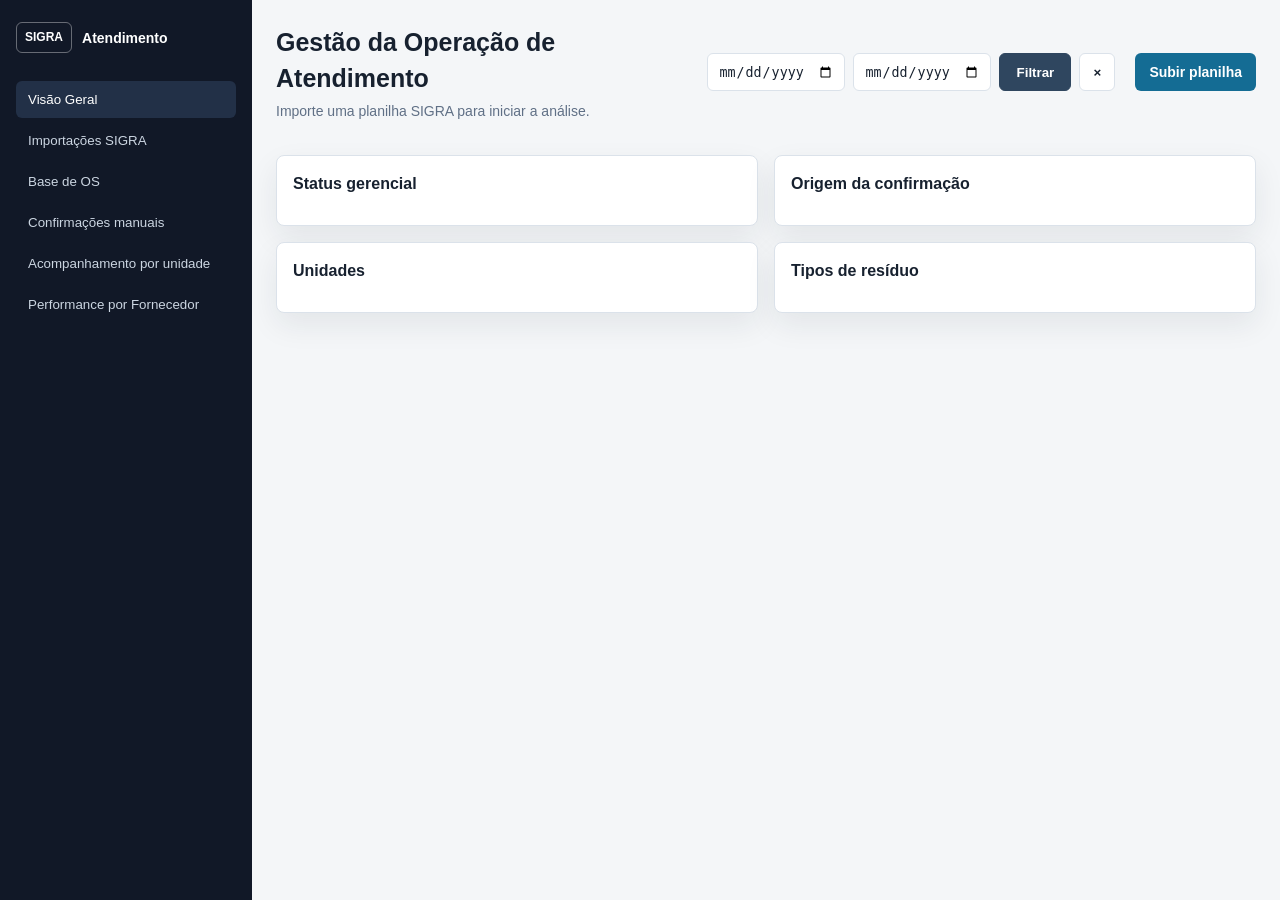
==== static/index.html @ 4289b765 "Desenvolvimento de Tela 1" ====
<!doctype html>
<html lang="pt-BR">
<head>
  <meta charset="utf-8">
  <meta name="viewport" content="width=device-width, initial-scale=1">
  <title>Gestão da Operação de Atendimento</title>
  <link rel="stylesheet" href="/static/styles.css">
</head>
<body>
  <aside class="sidebar">
    <div class="brand">
      <span class="brand-mark">SIGRA</span>
      <strong>Atendimento</strong>
    </div>
    <nav>
      <button class="nav active" data-view="overview">Visão Geral</button>
      <button class="nav" data-view="imports">Importações SIGRA</button>
      <button class="nav" data-view="base">Base de OS</button>
      <button class="nav" data-view="attendants">Confirmações manuais</button>
      <button class="nav" data-view="collabUnits">Acompanhamento por unidade</button>
      <button class="nav" data-view="suppliers">Performance por Fornecedor</button>
    </nav>
  </aside>

  <main>
    <header class="topbar">
      <div>
        <h1>Gestão da Operação de Atendimento</h1>
        <p id="periodLabel">Importe uma planilha SIGRA para iniciar a análise.</p>
      </div>
      <div class="date-filter">
        <input id="dateFrom" type="date" aria-label="Data inicial">
        <input id="dateTo" type="date" aria-label="Data final">
        <button id="applyDateFilter" type="button">Filtrar</button>
        <button id="clearDateFilter" type="button" title="Limpar filtro">×</button>
      </div>
      <label class="upload-button">
        <input id="fileInput" type="file" accept=".xlsx,.xls">
        <span>Subir planilha</span>
      </label>
    </header>

    <section id="alerts" class="alerts hidden"></section>

    <section id="overview" class="view active">
      <div class="kpi-grid" id="kpiGrid"></div>
      <div class="grid two">
        <section class="panel">
          <h2>Status gerencial</h2>
          <div id="chartStatusGerencial" class="bar-list"></div>
        </section>
        <section class="panel">
          <h2>Origem da confirmação</h2>
          <div id="chartConfirmacao" class="bar-list"></div>
        </section>
      </div>
      <div class="grid two">
        <section class="panel">
          <h2>Unidades</h2>
          <div id="chartUnidades" class="bar-list"></div>
        </section>
        <section class="panel">
          <h2>Tipos de resíduo</h2>
          <div id="chartResiduos" class="bar-list"></div>
        </section>
      </div>
    </section>

    <section id="imports" class="view">
      <section class="panel">
        <div class="section-head">
          <h2>Importações SIGRA</h2>
          <label class="upload-inline">
            <input id="fileInputSecondary" type="file" accept=".xlsx,.xls">
            <span>Importar novo relatório</span>
          </label>
        </div>
        <div class="table-wrap">
          <table>
            <thead>
              <tr>
                <th>Data</th>
                <th>Arquivo</th>
                <th>Período</th>
                <th>Linhas</th>
                <th>OS únicas</th>
                <th>Duplicidades</th>
                <th>Ausências</th>
                <th>Inconsistências</th>
                <th>Status</th>
              </tr>
            </thead>
            <tbody id="importsTable"></tbody>
          </table>
        </div>
      </section>
    </section>

    <section id="base" class="view">
      <section class="panel">
        <div class="section-head">
          <h2>Base de OS</h2>
          <a id="exportCsv" class="export" href="/api/export/orders.csv">Exportar CSV</a>
        </div>
        <div class="filters">
          <input id="searchInput" type="search" placeholder="Buscar OS, unidade, fornecedor, abertura, confirmação ou resíduo">
          <select id="statusFilter"><option value="">Todos os status</option></select>
          <select id="actionFilter">
            <option value="">Todas as situações</option>
            <option value="Sim">Precisa de ação</option>
            <option value="Não">Sem ação pendente</option>
          </select>
        </div>
        <div class="table-wrap tall">
          <table>
            <thead>
              <tr>
                <th data-sort="numero_os">OS</th>
                <th data-sort="unidade">Unidade</th>
                <th data-sort="regional">Regional</th>
                <th data-sort="fornecedor">Fornecedor</th>
                <th data-sort="tipo_residuo">Resíduo</th>
                <th data-sort="status_original">Status SIGRA</th>
                <th data-sort="status_gerencial">Status gerencial</th>
                <th data-sort="origem_os">Origem OS</th>
                <th data-sort="responsavel_abertura">Abertura</th>
                <th data-sort="status_operacional">Coleta</th>
                <th data-sort="origem_confirmacao">Origem confirmação</th>
                <th data-sort="responsavel_confirmacao">Responsável confirmação</th>
                <th data-sort="data_agendada">Agendada</th>
                <th data-sort="data_realizacao">Realização</th>
                <th data-sort="data_realizada">Realizada</th>
                <th data-sort="produtividade_manual">Produtividade manual</th>
                <th data-sort="precisa_acao">Ação</th>
              </tr>
            </thead>
            <tbody id="ordersTable"></tbody>
          </table>
        </div>
      </section>
    </section>

    <section id="attendants" class="view">
      <section class="panel">
        <h2>Confirmações manuais por usuário</h2>
        <div id="chartAtendentes" class="bar-list wide"></div>
      </section>
      <section class="panel">
        <h2>Detalhamento das confirmações manuais</h2>
        <div class="table-wrap">
          <table>
            <thead><tr><th>Usuário</th><th>Total</th><th>Confirmadas</th><th>Manuais</th><th>Via MTR</th><th>Pendentes confirmação</th><th>Não realizadas</th><th>Precisam ação</th><th>Alertas</th></tr></thead>
            <tbody id="attendantsTable"></tbody>
          </table>
        </div>
      </section>
      <section class="panel">
        <h2>Abertura de OS por responsável</h2>
        <div id="chartAberturas" class="bar-list wide"></div>
      </section>
    </section>

    <section id="collabUnits" class="view">
      <section class="panel">
        <div class="section-head">
          <h2>Acompanhamento operacional por unidade, usuário e fornecedor</h2>
          <p class="panel-note">Separe confirmação total da coleta e produtividade manual. O filtro selecionado recalcula todos os blocos abaixo.</p>
        </div>
        <div class="filters compact">
          <label class="filter-field">Responsáveis
            <select id="ownerFilter" class="multi-select" multiple size="5"></select>
          </label>
          <label class="filter-field">Unidades
            <select id="unitFilter" class="multi-select" multiple size="5"></select>
          </label>
          <label class="filter-field">Fornecedores
            <select id="supplierFilter" class="multi-select" multiple size="5"></select>
          </label>
          <label class="filter-field">Usuários manuais
            <select id="manualUserFilter" class="multi-select" multiple size="5"></select>
          </label>
        </div>
        <div class="filter-actions">
          <p class="filter-hint">Sem seleção = todos. Use Ctrl para selecionar mais de um item.</p>
          <button id="clearOperationalFilters" type="button">Limpar filtros</button>
        </div>
        <div id="scopeSummary" class="scope-summary"></div>
        <div id="unitCards" class="unit-card-grid"></div>
      </section>
      <section class="panel">
        <h2>Performance por responsável operacional</h2>
        <div class="table-wrap">
          <table>
            <thead>
              <tr>
                <th>Responsável</th>
                <th>Coletas agendadas</th>
                <th>Confirmadas</th>
                <th>Manuais</th>
                <th>Via MTR</th>
                <th>Pendentes confirmação</th>
                <th>Não realizadas</th>
              </tr>
            </thead>
            <tbody id="ownerTable"></tbody>
          </table>
        </div>
      </section>
      <section class="panel">
        <h2>Origem manual por usuário e unidade</h2>
        <div class="table-wrap">
          <table>
            <thead>
              <tr>
                <th>Usuário que confirmou</th>
                <th>Unidade</th>
                <th>Confirmações manuais</th>
                <th>Realizadas confirmadas</th>
              </tr>
            </thead>
            <tbody id="collabUnitTable"></tbody>
          </table>
        </div>
      </section>
      <section class="panel">
        <h2>Resumo unidade x fornecedor</h2>
        <div class="table-wrap">
          <table>
            <thead>
              <tr>
                <th>Unidade</th>
                <th>Fornecedor</th>
                <th>Total coletas</th>
                <th>Total confirmadas</th>
                <th>Manuais</th>
                <th>Via MTR</th>
                <th>Sem confirmação MTR</th>
                <th>Pendência operacional</th>
                <th>Não realizadas</th>
              </tr>
            </thead>
            <tbody id="collabUnitSupplierTable"></tbody>
          </table>
        </div>
      </section>
      <section class="panel">
        <h2>Resumo por unidade</h2>
        <div class="table-wrap">
          <table>
            <thead>
              <tr>
                <th>Responsável</th>
                <th>Unidade</th>
                <th>Coletas agendadas</th>
                <th>Confirmadas</th>
                <th>Manuais</th>
                <th>Via MTR</th>
                <th>Pendentes confirmação</th>
                <th>Não realizadas</th>
              </tr>
            </thead>
            <tbody id="unitSummaryTable"></tbody>
          </table>
        </div>
      </section>
    </section>

    <section id="suppliers" class="view">
      <section class="panel">
        <div class="section-head">
          <h2>Painel de fornecedores</h2>
          <p class="panel-note">Pendentes aqui significa: coletas atribuídas ao fornecedor que não foram confirmadas via MTR pelo fornecedor.</p>
        </div>
        <div id="supplierOverview" class="supplier-overview"></div>
        <div id="supplierDecision" class="supplier-decision"></div>
        <div class="segmented" id="supplierSegments">
          <button type="button" class="active" data-supplier-filter="critical">Críticos</button>
          <button type="button" data-supplier-filter="attention">Atenção</button>
          <button type="button" data-supplier-filter="good">Aderentes</button>
          <button type="button" data-supplier-filter="all">Todos</button>
        </div>
        <div id="supplierRanking" class="supplier-ranking"></div>
      </section>
      <section class="panel">
        <h2>Resumo operacional por fornecedor</h2>
        <div class="table-wrap">
          <table>
            <thead><tr><th>Fornecedor</th><th>Total coletas</th><th>Aderência MTR</th><th>Via MTR</th><th>Sem confirmação MTR</th><th>Confirmadas manuais</th><th>Pendência operacional</th><th>Não realizadas</th><th>Precisam ação</th><th>Recomendação</th></tr></thead>
            <tbody id="suppliersTable"></tbody>
          </table>
        </div>
      </section>
    </section>
  </main>

  <dialog id="orderDialog">
    <div class="dialog-head">
      <h2 id="dialogTitle">Ordem de serviço</h2>
      <button id="closeDialog" aria-label="Fechar">×</button>
    </div>
    <div id="orderDetail" class="detail-grid"></div>
  </dialog>

  <script src="/static/app.js"></script>
</body>
</html>
---- static/styles.css ----
:root {
  --bg: #f4f6f8;
  --surface: #ffffff;
  --ink: #17212f;
  --muted: #607086;
  --line: #dbe2ea;
  --accent: #146c94;
  --accent-2: #2d9c7a;
  --danger: #b42318;
  --warning: #b56a00;
  --shadow: 0 12px 30px rgba(23, 33, 47, .08);
}

* { box-sizing: border-box; }
body {
  margin: 0;
  background: var(--bg);
  color: var(--ink);
  font: 14px/1.45 "Segoe UI", Arial, sans-serif;
}

.sidebar {
  position: fixed;
  inset: 0 auto 0 0;
  width: 252px;
  background: #111827;
  color: #fff;
  padding: 22px 16px;
}
.brand {
  display: flex;
  align-items: center;
  gap: 10px;
  margin-bottom: 28px;
}
.brand-mark {
  border: 1px solid rgba(255,255,255,.36);
  border-radius: 6px;
  padding: 6px 8px;
  font-size: 12px;
  font-weight: 700;
}
.nav {
  width: 100%;
  text-align: left;
  border: 0;
  border-radius: 6px;
  background: transparent;
  color: #cbd5e1;
  padding: 11px 12px;
  margin-bottom: 4px;
  cursor: pointer;
}
.nav.active, .nav:hover {
  background: #223047;
  color: #fff;
}

main {
  margin-left: 252px;
  padding: 24px;
}
.topbar {
  display: flex;
  justify-content: space-between;
  gap: 20px;
  align-items: center;
  margin-bottom: 18px;
}
.date-filter {
  display: grid;
  grid-template-columns: 138px 138px 72px 36px;
  gap: 8px;
  align-items: center;
  margin-left: auto;
}
.date-filter button {
  min-height: 38px;
  border: 1px solid var(--line);
  border-radius: 6px;
  background: #fff;
  color: var(--ink);
  cursor: pointer;
  font-weight: 650;
}
.date-filter #applyDateFilter {
  background: #2f465f;
  color: #fff;
  border-color: #2f465f;
}
h1 {
  font-size: 25px;
  margin: 0 0 4px;
}
h2 {
  font-size: 16px;
  margin: 0 0 14px;
}
p { margin: 0; color: var(--muted); }

.upload-button, .upload-inline, .export {
  display: inline-flex;
  align-items: center;
  justify-content: center;
  min-height: 38px;
  border-radius: 6px;
  background: var(--accent);
  color: #fff;
  padding: 0 14px;
  font-weight: 650;
  text-decoration: none;
  cursor: pointer;
  white-space: nowrap;
}
.upload-inline {
  background: #2f465f;
}
input[type=file] {
  display: none;
}

.view { display: none; }
.view.active { display: block; }

.alerts {
  border-left: 4px solid var(--warning);
  background: #fff8e8;
  color: #633b00;
  padding: 12px 14px;
  margin-bottom: 16px;
  border-radius: 6px;
}
.hidden { display: none; }

.kpi-grid {
  display: grid;
  grid-template-columns: repeat(6, minmax(140px, 1fr));
  gap: 12px;
  margin-bottom: 16px;
}
.kpi {
  background: var(--surface);
  border: 1px solid var(--line);
  border-radius: 8px;
  padding: 14px;
  box-shadow: var(--shadow);
}
.kpi span {
  display: block;
  color: var(--muted);
  font-size: 12px;
  margin-bottom: 6px;
}
.kpi strong {
  font-size: 25px;
}

.grid {
  display: grid;
  gap: 16px;
  margin-bottom: 16px;
}
.grid.two {
  grid-template-columns: minmax(0, 1fr) minmax(0, 1fr);
}
.panel {
  background: var(--surface);
  border: 1px solid var(--line);
  border-radius: 8px;
  padding: 16px;
  box-shadow: var(--shadow);
}
.section-head {
  display: flex;
  justify-content: space-between;
  align-items: center;
  gap: 12px;
  margin-bottom: 12px;
}

.bar-list {
  display: grid;
  gap: 10px;
}
.bar-row {
  display: grid;
  grid-template-columns: minmax(170px, 1fr) 4fr 52px;
  align-items: center;
  gap: 10px;
}
.bar-row span:first-child {
  overflow: hidden;
  text-overflow: ellipsis;
  white-space: nowrap;
}
.bar-track {
  height: 12px;
  background: #edf2f7;
  border-radius: 999px;
  overflow: hidden;
}
.bar-fill {
  height: 100%;
  background: linear-gradient(90deg, var(--accent), var(--accent-2));
}

.filters {
  display: grid;
  grid-template-columns: minmax(240px, 1fr) 220px 180px;
  gap: 10px;
  margin-bottom: 12px;
}
.filters.compact {
  grid-template-columns: minmax(160px, 220px) minmax(190px, 1fr) minmax(220px, 1fr) minmax(180px, 260px);
  align-items: end;
  border: 1px solid #e6edf4;
  border-radius: 8px;
  background: #f8fbfd;
  padding: 12px;
}
.filter-field {
  display: grid;
  gap: 5px;
  color: var(--muted);
  font-size: 12px;
  font-weight: 650;
}
.multi-select {
  min-height: 104px;
  padding: 6px;
  border-color: #cfd9e4;
  background: #fff;
}
.multi-select option {
  padding: 6px 8px;
  border-radius: 4px;
}
.filter-hint {
  font-size: 11px;
  margin: 0;
}
.filter-actions {
  display: flex;
  justify-content: space-between;
  align-items: center;
  gap: 10px;
  margin: -4px 0 10px;
}
.filter-actions button {
  border: 1px solid var(--line);
  border-radius: 6px;
  background: #fff;
  color: var(--accent);
  min-height: 30px;
  padding: 0 10px;
  font-weight: 700;
  cursor: pointer;
}
.scope-summary {
  display: grid;
  grid-template-columns: repeat(6, minmax(120px, 1fr));
  gap: 10px;
  margin: 10px 0 14px;
}
.scope-summary article {
  border: 1px solid var(--line);
  border-radius: 8px;
  background: #fff;
  padding: 10px 12px;
}
.scope-summary article.is-warn {
  border-color: #f3c978;
  background: #fffaf0;
}
.scope-summary article.is-bad {
  border-color: #ef9a94;
  background: #fff7f6;
}
.scope-summary span {
  display: block;
  color: var(--muted);
  font-size: 11px;
  margin-bottom: 4px;
}
.scope-summary strong {
  font-size: 22px;
}
.panel-note {
  max-width: 620px;
  font-size: 12px;
}
.unit-card-grid {
  display: grid;
  grid-template-columns: repeat(4, minmax(180px, 1fr));
  gap: 12px;
  margin-top: 14px;
}
.unit-card {
  border: 1px solid var(--line);
  border-left-width: 5px;
  border-radius: 8px;
  padding: 14px;
  background: #fff;
  cursor: pointer;
  transition: transform .12s ease, box-shadow .12s ease, border-color .12s ease;
}
.unit-card:hover {
  transform: translateY(-1px);
  box-shadow: 0 10px 24px rgba(23, 33, 47, .08);
}
.unit-card.is-good {
  border-color: #dbe2ea;
  border-left-color: #23966f;
  background: #fff;
}
.unit-card.is-mid {
  border-color: #dbe2ea;
  border-left-color: #d98b16;
  background: #fff;
}
.unit-card.is-bad {
  border-color: #dbe2ea;
  border-left-color: #c23b32;
  background: #fff;
}
.unit-card.expanded {
  grid-column: span 2;
  border-color: var(--accent);
  background: #ffffff;
}
.unit-card h3 {
  margin: 0;
  font-size: 14px;
}
.unit-card-top {
  display: flex;
  justify-content: space-between;
  gap: 8px;
  align-items: flex-start;
  margin-bottom: 6px;
}
.status-chip {
  border-radius: 999px;
  padding: 2px 8px;
  font-size: 11px;
  font-weight: 800;
  white-space: nowrap;
  background: #eef3f8;
  color: var(--muted);
}
.is-good .status-chip {
  background: #e7f4ef;
  color: #14624c;
}
.is-mid .status-chip {
  background: #fff2cc;
  color: #7a4b00;
}
.is-bad .status-chip {
  background: #fde8e7;
  color: var(--danger);
}
.unit-owner {
  display: inline-flex;
  border-radius: 999px;
  background: #e8f2f6;
  color: var(--accent);
  padding: 2px 8px;
  font-size: 11px;
  font-weight: 700;
  margin-bottom: 6px;
}
.card-metric {
  display: grid;
  gap: 6px;
  margin: 8px 0 10px;
}
.card-metric.secondary {
  margin-top: 0;
}
.card-metric > div:first-child {
  display: flex;
  justify-content: space-between;
  gap: 10px;
  align-items: baseline;
}
.card-metric span {
  color: var(--muted);
  font-size: 12px;
  font-weight: 650;
}
.card-metric strong {
  font-size: 22px;
}
.card-metric.secondary strong {
  font-size: 17px;
}
.metric-bar {
  height: 7px;
  background: #e8eef5;
  border-radius: 999px;
  overflow: hidden;
}
.metric-bar span {
  display: block;
  height: 100%;
}
.metric-bar.is-good span {
  background: #23966f;
}
.metric-bar.is-mid span {
  background: #d98b16;
}
.metric-bar.is-bad span {
  background: #c23b32;
}
.unit-card .unit-meta {
  display: grid;
  gap: 4px;
  color: var(--muted);
  font-size: 12px;
}
.unit-card .unit-meta strong {
  color: var(--danger);
  font-size: 12px;
}
.unit-card .unit-meta span,
.unit-card .unit-meta strong {
  line-height: 1.3;
}
.unit-card-hint {
  color: var(--accent);
  font-size: 11px;
  font-weight: 650;
  margin-top: 10px;
}
.pending-list {
  display: none;
  gap: 7px;
  margin-top: 11px;
}
.unit-card.expanded .pending-list {
  display: grid;
}
.pending-list.empty {
  color: var(--muted);
  font-size: 12px;
}
.pending-group-title {
  color: var(--ink);
  font-size: 12px;
  font-weight: 750;
  margin-top: 2px;
}
.pending-os {
  display: grid;
  gap: 2px;
  width: 100%;
  border: 1px solid var(--line);
  border-radius: 6px;
  background: #f7fafc;
  color: var(--ink);
  padding: 8px;
  text-align: left;
  cursor: pointer;
}
.pending-os:hover {
  border-color: var(--accent);
  background: #eef8fb;
}
.pending-os strong {
  font-size: 12px;
}
.pending-os span {
  color: var(--muted);
  font-size: 11px;
  white-space: normal;
}
.unit-progress {
  height: 7px;
  background: #e8eef5;
  border-radius: 999px;
  overflow: hidden;
  margin: 10px 0 8px;
}
.unit-progress span {
  display: block;
  height: 100%;
  background: linear-gradient(90deg, var(--accent), var(--accent-2));
}
.is-good .unit-progress span {
  background: #23966f;
}
.is-mid .unit-progress span {
  background: #d98b16;
}
.is-bad .unit-progress span {
  background: #c23b32;
}
.supplier-ranking {
  display: grid;
  grid-template-columns: repeat(3, minmax(0, 1fr));
  gap: 10px;
}
.supplier-rank {
  display: grid;
  grid-template-columns: 32px minmax(0, 1fr);
  gap: 12px;
  align-items: start;
  border: 1px solid var(--line);
  border-left-width: 5px;
  border-radius: 8px;
  padding: 12px;
  background: #fff;
}
.supplier-rank.is-good {
  border-color: var(--line);
  border-left-color: #23966f;
  background: #fff;
}
.supplier-rank.is-mid {
  border-color: var(--line);
  border-left-color: #d98b16;
  background: #fff;
}
.supplier-rank.is-bad {
  border-color: var(--line);
  border-left-color: #c23b32;
  background: #fff;
}
.supplier-overview {
  display: grid;
  grid-template-columns: repeat(7, minmax(110px, 1fr));
  gap: 10px;
  margin-bottom: 12px;
}
.supplier-overview article {
  border: 1px solid var(--line);
  border-radius: 8px;
  padding: 10px;
  background: #fff;
}
.supplier-overview article.is-good {
  border-color: #9fd6c4;
  background: #f6fffb;
}
.supplier-overview article.is-mid {
  border-color: #f3c978;
  background: #fffaf0;
}
.supplier-overview article.is-bad {
  border-color: #ef9a94;
  background: #fff7f6;
}
.supplier-overview span {
  display: block;
  color: var(--muted);
  font-size: 11px;
  margin-bottom: 4px;
}
.supplier-overview strong {
  font-size: 22px;
}
.supplier-decision {
  display: grid;
  grid-template-columns: 1fr 1fr;
  gap: 12px;
  margin-bottom: 12px;
}
.supplier-decision section {
  border: 1px solid var(--line);
  border-radius: 8px;
  background: #fff;
  padding: 12px;
}
.supplier-decision h3 {
  margin: 0 0 10px;
  font-size: 13px;
}
.supplier-decision div {
  display: grid;
  grid-template-columns: minmax(0, 1fr) auto;
  gap: 10px;
  border-top: 1px solid #edf2f7;
  padding: 8px 0;
  font-size: 12px;
}
.supplier-decision div:first-of-type {
  border-top: 0;
}
.supplier-decision strong {
  overflow: hidden;
  text-overflow: ellipsis;
  white-space: nowrap;
}
.supplier-decision span {
  color: var(--muted);
  white-space: nowrap;
}
.segmented {
  display: inline-flex;
  gap: 4px;
  border: 1px solid var(--line);
  border-radius: 8px;
  padding: 4px;
  margin-bottom: 12px;
  background: #f8fafc;
}
.segmented button {
  border: 0;
  border-radius: 6px;
  background: transparent;
  color: var(--muted);
  padding: 8px 12px;
  font-weight: 700;
  cursor: pointer;
}
.segmented button.active {
  background: #2f465f;
  color: #fff;
}
.rank-number {
  display: grid;
  place-items: center;
  width: 32px;
  height: 32px;
  border-radius: 999px;
  background: #eef3f8;
  font-weight: 800;
}
.supplier-rank h3 {
  margin: 0 0 6px;
  font-size: 13px;
  display: -webkit-box;
  -webkit-line-clamp: 2;
  -webkit-box-orient: vertical;
  overflow: hidden;
}
.supplier-meta {
  display: flex;
  flex-wrap: wrap;
  gap: 8px 12px;
  color: var(--muted);
  font-size: 12px;
}
.supplier-meta strong {
  color: var(--danger);
}
.supplier-stack {
  display: flex;
  width: 100%;
  height: 9px;
  overflow: hidden;
  border-radius: 999px;
  background: #e8eef5;
  margin-top: 9px;
}
.supplier-stack span {
  display: block;
  min-width: 0;
}
.supplier-stack .mtr {
  background: #23966f;
}
.supplier-stack .manual {
  background: #d98b16;
}
.supplier-stack .missing {
  background: #c23b32;
}
.rank-score strong {
  display: block;
  font-size: 20px;
  margin-bottom: 6px;
  text-align: left;
}
.rank-score span {
  display: block;
  color: var(--muted);
  font-size: 11px;
  font-weight: 700;
  text-align: left;
}
tbody tr.is-good {
  background: #f7fffb;
}
tbody tr.is-mid {
  background: #fffaf0;
}
tbody tr.is-bad {
  background: #fff7f6;
}
input, select {
  width: 100%;
  min-height: 38px;
  border: 1px solid var(--line);
  border-radius: 6px;
  padding: 8px 10px;
  background: #fff;
  color: var(--ink);
}
.table-wrap {
  overflow: auto;
  border: 1px solid var(--line);
  border-radius: 8px;
}
.table-wrap.tall {
  max-height: calc(100vh - 245px);
}
table {
  width: 100%;
  border-collapse: collapse;
  min-width: 980px;
}
th, td {
  border-bottom: 1px solid var(--line);
  padding: 9px 10px;
  text-align: left;
  vertical-align: top;
  white-space: nowrap;
}
th {
  position: sticky;
  top: 0;
  background: #eef3f8;
  z-index: 1;
  font-size: 12px;
  color: #334155;
}
tbody tr {
  cursor: pointer;
}
tbody tr:hover {
  background: #f6fafc;
}
.pill {
  display: inline-block;
  border-radius: 999px;
  padding: 3px 8px;
  font-size: 12px;
  background: #e7f4ef;
  color: #14624c;
}
.pill.warn {
  background: #fff2cc;
  color: #7a4b00;
}
.pill.danger {
  background: #fde8e7;
  color: var(--danger);
}

dialog {
  width: min(880px, calc(100vw - 32px));
  border: 0;
  border-radius: 8px;
  box-shadow: 0 30px 90px rgba(0,0,0,.28);
  padding: 0;
}
dialog::backdrop {
  background: rgba(15, 23, 42, .46);
}
.dialog-head {
  display: flex;
  align-items: center;
  justify-content: space-between;
  border-bottom: 1px solid var(--line);
  padding: 16px;
}
#closeDialog {
  width: 34px;
  height: 34px;
  border: 1px solid var(--line);
  background: #fff;
  border-radius: 6px;
  font-size: 22px;
  cursor: pointer;
}
.detail-grid {
  display: grid;
  grid-template-columns: repeat(2, minmax(0, 1fr));
  gap: 12px;
  padding: 16px;
  max-height: 70vh;
  overflow: auto;
}
.detail {
  border: 1px solid var(--line);
  border-radius: 6px;
  padding: 10px;
}
.detail span {
  display: block;
  color: var(--muted);
  font-size: 12px;
  margin-bottom: 4px;
}
.detail strong {
  overflow-wrap: anywhere;
}

@media (max-width: 980px) {
  .sidebar {
    position: static;
    width: auto;
  }
  main {
    margin-left: 0;
  }
  .kpi-grid, .grid.two, .filters, .filters.compact, .unit-card-grid {
    grid-template-columns: 1fr;
  }
  .supplier-ranking, .supplier-overview, .supplier-decision {
    grid-template-columns: 1fr;
  }
  .topbar {
    align-items: flex-start;
    flex-direction: column;
  }
  .date-filter {
    margin-left: 0;
    grid-template-columns: 1fr 1fr;
    width: 100%;
  }
}
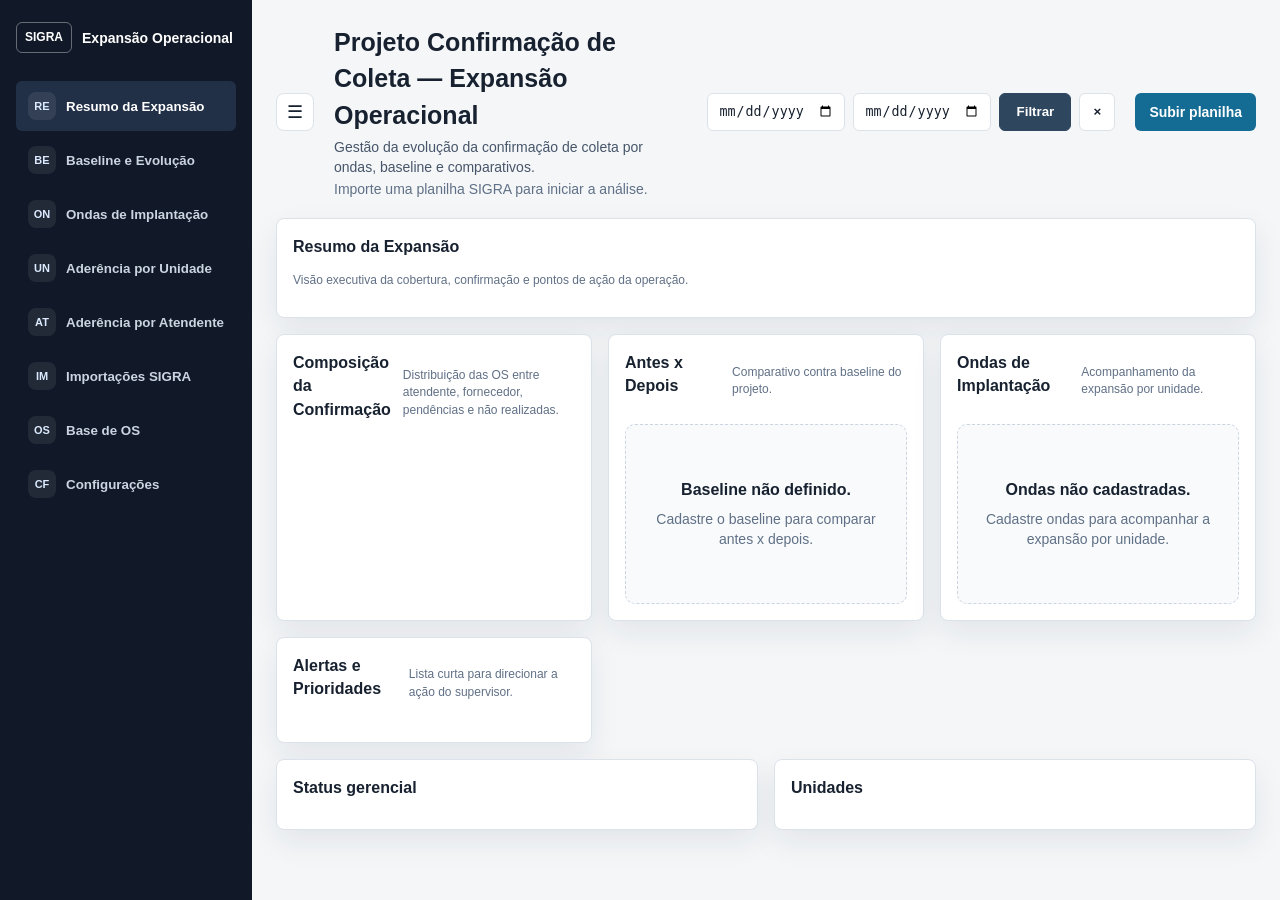
==== commit b098d00f: "Reaplicar UI executiva na versão SQLite" ====
--- a/static/index.html
+++ b/static/index.html
@@ -3,29 +3,33 @@
 <head>
   <meta charset="utf-8">
   <meta name="viewport" content="width=device-width, initial-scale=1">
-  <title>Gestão da Operação de Atendimento</title>
+  <title>Projeto Confirmação de Coleta — Expansão Operacional</title>
   <link rel="stylesheet" href="/static/styles.css">
 </head>
 <body>
   <aside class="sidebar">
     <div class="brand">
       <span class="brand-mark">SIGRA</span>
-      <strong>Atendimento</strong>
+      <strong>Expansão Operacional</strong>
     </div>
     <nav>
-      <button class="nav active" data-view="overview">Visão Geral</button>
-      <button class="nav" data-view="imports">Importações SIGRA</button>
-      <button class="nav" data-view="base">Base de OS</button>
-      <button class="nav" data-view="attendants">Confirmações manuais</button>
-      <button class="nav" data-view="collabUnits">Acompanhamento por unidade</button>
-      <button class="nav" data-view="suppliers">Performance por Fornecedor</button>
+      <button class="nav active" data-view="overview"><span>RE</span><strong>Resumo da Expansão</strong></button>
+      <button class="nav" data-view="baselineEvolution"><span>BE</span><strong>Baseline e Evolução</strong></button>
+      <button class="nav" data-view="waves"><span>ON</span><strong>Ondas de Implantação</strong></button>
+      <button class="nav" data-view="collabUnits"><span>UN</span><strong>Aderência por Unidade</strong></button>
+      <button class="nav" data-view="attendants"><span>AT</span><strong>Aderência por Atendente</strong></button>
+      <button class="nav" data-view="imports"><span>IM</span><strong>Importações SIGRA</strong></button>
+      <button class="nav" data-view="base"><span>OS</span><strong>Base de OS</strong></button>
+      <button class="nav" data-view="settings"><span>CF</span><strong>Configurações</strong></button>
     </nav>
   </aside>
 
   <main>
     <header class="topbar">
+      <button id="sidebarToggle" class="sidebar-toggle" type="button" aria-label="Recolher menu lateral" title="Recolher menu lateral">☰</button>
       <div>
-        <h1>Gestão da Operação de Atendimento</h1>
+        <h1>Projeto Confirmação de Coleta — Expansão Operacional</h1>
+        <p class="project-subtitle">Gestão da evolução da confirmação de coleta por ondas, baseline e comparativos.</p>
         <p id="periodLabel">Importe uma planilha SIGRA para iniciar a análise.</p>
       </div>
       <div class="date-filter">
@@ -43,27 +47,75 @@
     <section id="alerts" class="alerts hidden"></section>
 
     <section id="overview" class="view active">
-      <div class="kpi-grid" id="kpiGrid"></div>
+      <section class="panel executive-panel">
+        <div class="section-head">
+          <div>
+            <h2>Resumo da Expansão</h2>
+            <p class="panel-note">Visão executiva da cobertura, confirmação e pontos de ação da operação.</p>
+          </div>
+        </div>
+        <div class="kpi-grid executive-kpis" id="kpiGrid"></div>
+      </section>
+      <div class="grid overview-grid">
+        <section class="panel">
+          <div class="section-head">
+            <h2>Composição da Confirmação</h2>
+            <p class="panel-note">Distribuição das OS entre atendente, fornecedor, pendências e não realizadas.</p>
+          </div>
+          <div id="overviewComposition" class="composition-list"></div>
+        </section>
+        <section class="panel">
+          <div class="section-head">
+            <h2>Antes x Depois</h2>
+            <p class="panel-note">Comparativo contra baseline do projeto.</p>
+          </div>
+          <div class="placeholder-box">
+            <strong>Baseline não definido.</strong>
+            <span>Cadastre o baseline para comparar antes x depois.</span>
+          </div>
+        </section>
+        <section class="panel">
+          <div class="section-head">
+            <h2>Ondas de Implantação</h2>
+            <p class="panel-note">Acompanhamento da expansão por unidade.</p>
+          </div>
+          <div class="placeholder-box">
+            <strong>Ondas não cadastradas.</strong>
+            <span>Cadastre ondas para acompanhar a expansão por unidade.</span>
+          </div>
+        </section>
+        <section class="panel">
+          <div class="section-head">
+            <h2>Alertas e Prioridades</h2>
+            <p class="panel-note">Lista curta para direcionar a ação do supervisor.</p>
+          </div>
+          <div id="overviewPriorities" class="priority-list"></div>
+        </section>
+      </div>
       <div class="grid two">
         <section class="panel">
           <h2>Status gerencial</h2>
           <div id="chartStatusGerencial" class="bar-list"></div>
         </section>
         <section class="panel">
-          <h2>Origem da confirmação</h2>
-          <div id="chartConfirmacao" class="bar-list"></div>
-        </section>
-      </div>
-      <div class="grid two">
-        <section class="panel">
           <h2>Unidades</h2>
           <div id="chartUnidades" class="bar-list"></div>
         </section>
-        <section class="panel">
-          <h2>Tipos de resíduo</h2>
-          <div id="chartResiduos" class="bar-list"></div>
-        </section>
       </div>
+    </section>
+
+    <section id="baselineEvolution" class="view">
+      <section class="panel placeholder-page">
+        <h2>Baseline e Evolução</h2>
+        <p>Esta tela será usada para cadastrar o cenário antes da implantação/ampliação da confirmação de coleta e comparar a evolução por período, onda, unidade, atendente e fornecedor.</p>
+      </section>
+    </section>
+
+    <section id="waves" class="view">
+      <section class="panel placeholder-page">
+        <h2>Ondas de Implantação</h2>
+        <p>Esta tela será usada para cadastrar ondas e vincular unidades à expansão do projeto.</p>
+      </section>
     </section>
 
     <section id="imports" class="view">
@@ -142,14 +194,15 @@
 
     <section id="attendants" class="view">
       <section class="panel">
-        <h2>Confirmações manuais por usuário</h2>
+        <h2>Aderência por Atendente</h2>
+        <p class="panel-note">Confirmações do Atendente considera somente ação direta de usuário humano/atendente.</p>
         <div id="chartAtendentes" class="bar-list wide"></div>
       </section>
       <section class="panel">
-        <h2>Detalhamento das confirmações manuais</h2>
-        <div class="table-wrap">
-          <table>
-            <thead><tr><th>Usuário</th><th>Total</th><th>Confirmadas</th><th>Manuais</th><th>Via MTR</th><th>Pendentes confirmação</th><th>Não realizadas</th><th>Precisam ação</th><th>Alertas</th></tr></thead>
+        <h2>Detalhamento das Confirmações do Atendente</h2>
+        <div class="table-wrap">
+          <table>
+            <thead><tr><th>Usuário</th><th>Total</th><th>Confirmadas</th><th>Atendente</th><th>Fornecedor via MTR</th><th>Pendências de Contingência</th><th>Não realizadas</th><th>Precisam ação</th><th>Alertas</th></tr></thead>
             <tbody id="attendantsTable"></tbody>
           </table>
         </div>
@@ -163,7 +216,7 @@
     <section id="collabUnits" class="view">
       <section class="panel">
         <div class="section-head">
-          <h2>Acompanhamento operacional por unidade, usuário e fornecedor</h2>
+          <h2>Aderência por Unidade</h2>
           <p class="panel-note">Separe confirmação total da coleta e produtividade manual. O filtro selecionado recalcula todos os blocos abaixo.</p>
         </div>
         <div class="filters compact">
@@ -176,7 +229,7 @@
           <label class="filter-field">Fornecedores
             <select id="supplierFilter" class="multi-select" multiple size="5"></select>
           </label>
-          <label class="filter-field">Usuários manuais
+          <label class="filter-field">Usuários atendentes
             <select id="manualUserFilter" class="multi-select" multiple size="5"></select>
           </label>
         </div>
@@ -196,9 +249,9 @@
                 <th>Responsável</th>
                 <th>Coletas agendadas</th>
                 <th>Confirmadas</th>
-                <th>Manuais</th>
-                <th>Via MTR</th>
-                <th>Pendentes confirmação</th>
+                <th>Atendente</th>
+                <th>Fornecedor via MTR</th>
+                <th>Pendências de Contingência</th>
                 <th>Não realizadas</th>
               </tr>
             </thead>
@@ -207,14 +260,14 @@
         </div>
       </section>
       <section class="panel">
-        <h2>Origem manual por usuário e unidade</h2>
+        <h2>Confirmações do Atendente por usuário e unidade</h2>
         <div class="table-wrap">
           <table>
             <thead>
               <tr>
                 <th>Usuário que confirmou</th>
                 <th>Unidade</th>
-                <th>Confirmações manuais</th>
+                <th>Confirmações do Atendente</th>
                 <th>Realizadas confirmadas</th>
               </tr>
             </thead>
@@ -232,9 +285,9 @@
                 <th>Fornecedor</th>
                 <th>Total coletas</th>
                 <th>Total confirmadas</th>
-                <th>Manuais</th>
-                <th>Via MTR</th>
-                <th>Sem confirmação MTR</th>
+                <th>Atendente</th>
+                <th>Fornecedor via MTR</th>
+                <th>Sem confirmação do fornecedor via MTR</th>
                 <th>Pendência operacional</th>
                 <th>Não realizadas</th>
               </tr>
@@ -253,9 +306,9 @@
                 <th>Unidade</th>
                 <th>Coletas agendadas</th>
                 <th>Confirmadas</th>
-                <th>Manuais</th>
-                <th>Via MTR</th>
-                <th>Pendentes confirmação</th>
+                <th>Atendente</th>
+                <th>Fornecedor via MTR</th>
+                <th>Pendências de Contingência</th>
                 <th>Não realizadas</th>
               </tr>
             </thead>
@@ -265,30 +318,10 @@
       </section>
     </section>
 
-    <section id="suppliers" class="view">
-      <section class="panel">
-        <div class="section-head">
-          <h2>Painel de fornecedores</h2>
-          <p class="panel-note">Pendentes aqui significa: coletas atribuídas ao fornecedor que não foram confirmadas via MTR pelo fornecedor.</p>
-        </div>
-        <div id="supplierOverview" class="supplier-overview"></div>
-        <div id="supplierDecision" class="supplier-decision"></div>
-        <div class="segmented" id="supplierSegments">
-          <button type="button" class="active" data-supplier-filter="critical">Críticos</button>
-          <button type="button" data-supplier-filter="attention">Atenção</button>
-          <button type="button" data-supplier-filter="good">Aderentes</button>
-          <button type="button" data-supplier-filter="all">Todos</button>
-        </div>
-        <div id="supplierRanking" class="supplier-ranking"></div>
-      </section>
-      <section class="panel">
-        <h2>Resumo operacional por fornecedor</h2>
-        <div class="table-wrap">
-          <table>
-            <thead><tr><th>Fornecedor</th><th>Total coletas</th><th>Aderência MTR</th><th>Via MTR</th><th>Sem confirmação MTR</th><th>Confirmadas manuais</th><th>Pendência operacional</th><th>Não realizadas</th><th>Precisam ação</th><th>Recomendação</th></tr></thead>
-            <tbody id="suppliersTable"></tbody>
-          </table>
-        </div>
+    <section id="settings" class="view">
+      <section class="panel placeholder-page">
+        <h2>Configurações</h2>
+        <p>Esta tela será usada para configurar calendário de medição, clientes, ondas, regras de criticidade, de/para de unidades e parâmetros do projeto.</p>
       </section>
     </section>
   </main>
--- a/static/styles.css
+++ b/static/styles.css
@@ -26,6 +26,7 @@
   background: #111827;
   color: #fff;
   padding: 22px 16px;
+  transition: width .18s ease, padding .18s ease;
 }
 .brand {
   display: flex;
@@ -50,6 +51,26 @@
   padding: 11px 12px;
   margin-bottom: 4px;
   cursor: pointer;
+  display: flex;
+  align-items: center;
+  gap: 10px;
+}
+.nav span {
+  display: grid;
+  place-items: center;
+  width: 28px;
+  height: 28px;
+  border-radius: 8px;
+  background: rgba(255,255,255,.08);
+  color: #dbeafe;
+  font-size: 11px;
+  font-weight: 800;
+  flex: 0 0 auto;
+}
+.nav strong {
+  font: inherit;
+  font-weight: 650;
+  white-space: nowrap;
 }
 .nav.active, .nav:hover {
   background: #223047;
@@ -59,6 +80,7 @@
 main {
   margin-left: 252px;
   padding: 24px;
+  transition: margin-left .18s ease;
 }
 .topbar {
   display: flex;
@@ -66,6 +88,41 @@
   gap: 20px;
   align-items: center;
   margin-bottom: 18px;
+}
+.sidebar-toggle {
+  display: grid;
+  place-items: center;
+  width: 38px;
+  height: 38px;
+  border: 1px solid var(--line);
+  border-radius: 8px;
+  background: #fff;
+  color: var(--ink);
+  font-size: 18px;
+  cursor: pointer;
+  flex: 0 0 auto;
+}
+.project-subtitle {
+  margin-bottom: 2px;
+  color: #475569;
+}
+body.sidebar-collapsed .sidebar {
+  width: 74px;
+  padding: 22px 10px;
+}
+body.sidebar-collapsed main {
+  margin-left: 74px;
+}
+body.sidebar-collapsed .brand {
+  justify-content: center;
+}
+body.sidebar-collapsed .brand strong,
+body.sidebar-collapsed .nav strong {
+  display: none;
+}
+body.sidebar-collapsed .nav {
+  justify-content: center;
+  padding: 10px 8px;
 }
 .date-filter {
   display: grid;
@@ -134,17 +191,39 @@
 
 .kpi-grid {
   display: grid;
-  grid-template-columns: repeat(6, minmax(140px, 1fr));
-  gap: 12px;
-  margin-bottom: 16px;
+  grid-template-columns: repeat(auto-fit, minmax(220px, 1fr));
+  gap: 14px;
+  margin-bottom: 0;
 }
 .kpi {
   background: var(--surface);
   border: 1px solid var(--line);
   border-radius: 8px;
-  padding: 14px;
+  padding: 16px;
   box-shadow: var(--shadow);
-}
+  min-height: 136px;
+  display: grid;
+  grid-template-columns: 44px minmax(0, 1fr);
+  gap: 6px 12px;
+  align-content: start;
+}
+.kpi b {
+  grid-row: span 3;
+  display: grid;
+  place-items: center;
+  width: 42px;
+  height: 42px;
+  border-radius: 12px;
+  background: #e0f2fe;
+  color: var(--accent);
+  font-size: 12px;
+}
+.kpi.good { background: #f0fdfa; border-color: #99f6e4; }
+.kpi.green { background: #f0fdf4; border-color: #bbf7d0; }
+.kpi.blue { background: #eff6ff; border-color: #bfdbfe; }
+.kpi.warn { background: #fff7ed; border-color: #fed7aa; }
+.kpi.danger { background: #fff1f2; border-color: #fecdd3; }
+.kpi.neutral { background: #ffffff; border-color: var(--line); }
 .kpi span {
   display: block;
   color: var(--muted);
@@ -152,7 +231,13 @@
   margin-bottom: 6px;
 }
 .kpi strong {
-  font-size: 25px;
+  font-size: clamp(22px, 3vw, 30px);
+  line-height: 1.1;
+}
+.kpi small {
+  color: #475569;
+  font-weight: 650;
+  overflow-wrap: anywhere;
 }
 
 .grid {
@@ -163,12 +248,33 @@
 .grid.two {
   grid-template-columns: minmax(0, 1fr) minmax(0, 1fr);
 }
+.overview-grid {
+  grid-template-columns: repeat(auto-fit, minmax(280px, 1fr));
+}
 .panel {
   background: var(--surface);
   border: 1px solid var(--line);
   border-radius: 8px;
   padding: 16px;
   box-shadow: var(--shadow);
+  min-width: 0;
+}
+.executive-panel {
+  margin-bottom: 16px;
+}
+.placeholder-page {
+  min-height: 260px;
+  display: grid;
+  align-content: center;
+  justify-items: start;
+  gap: 10px;
+}
+.placeholder-page h2 {
+  font-size: 22px;
+}
+.placeholder-page p {
+  max-width: 760px;
+  font-size: 15px;
 }
 .section-head {
   display: flex;
@@ -203,6 +309,91 @@
   height: 100%;
   background: linear-gradient(90deg, var(--accent), var(--accent-2));
 }
+.composition-list {
+  display: grid;
+  gap: 14px;
+}
+.composition-row {
+  display: grid;
+  grid-template-columns: minmax(140px, 1fr) minmax(90px, 1.6fr) auto;
+  gap: 12px;
+  align-items: center;
+}
+.composition-row > span {
+  font-weight: 650;
+  color: #334155;
+}
+.composition-row small {
+  color: var(--muted);
+  font-weight: 650;
+}
+.mini-track {
+  height: 14px;
+  background: #e8eef5;
+  border-radius: 999px;
+  overflow: hidden;
+}
+.mini-track b {
+  display: block;
+  height: 100%;
+}
+.mini-track .attendant { background: #2563eb; }
+.mini-track .mtr { background: #16a34a; }
+.mini-track .pending { background: #f97316; }
+.mini-track .danger { background: #dc2626; }
+.mini-track .neutral { background: #64748b; }
+.placeholder-box {
+  min-height: 180px;
+  border: 1px dashed #cbd5e1;
+  border-radius: 10px;
+  background: #f8fafc;
+  display: grid;
+  place-items: center;
+  align-content: center;
+  gap: 8px;
+  text-align: center;
+  padding: 20px;
+}
+.placeholder-box strong {
+  font-size: 16px;
+}
+.placeholder-box span {
+  color: var(--muted);
+}
+.priority-list {
+  display: grid;
+  gap: 10px;
+}
+.priority-list article {
+  border: 1px solid var(--line);
+  border-left: 4px solid var(--accent);
+  border-radius: 8px;
+  padding: 12px;
+  background: #fff;
+  display: grid;
+  grid-template-columns: minmax(0, 1fr) auto;
+  gap: 6px 12px;
+}
+.priority-list span {
+  color: var(--muted);
+  font-size: 11px;
+  font-weight: 800;
+  text-transform: uppercase;
+}
+.priority-list strong {
+  overflow-wrap: anywhere;
+}
+.priority-list em {
+  grid-row: span 2;
+  align-self: center;
+  border-radius: 999px;
+  padding: 4px 9px;
+  background: #e0f2fe;
+  color: #075985;
+  font-style: normal;
+  font-weight: 800;
+  font-size: 12px;
+}
 
 .filters {
   display: grid;
@@ -291,7 +482,7 @@
 }
 .unit-card-grid {
   display: grid;
-  grid-template-columns: repeat(4, minmax(180px, 1fr));
+  grid-template-columns: repeat(auto-fit, minmax(240px, 1fr));
   gap: 12px;
   margin-top: 14px;
 }
@@ -303,6 +494,7 @@
   background: #fff;
   cursor: pointer;
   transition: transform .12s ease, box-shadow .12s ease, border-color .12s ease;
+  min-height: 260px;
 }
 .unit-card:hover {
   transform: translateY(-1px);
@@ -807,7 +999,20 @@
   main {
     margin-left: 0;
   }
+  body.sidebar-collapsed .sidebar {
+    width: auto;
+  }
+  body.sidebar-collapsed main {
+    margin-left: 0;
+  }
+  body.sidebar-collapsed .brand strong,
+  body.sidebar-collapsed .nav strong {
+    display: inline;
+  }
   .kpi-grid, .grid.two, .filters, .filters.compact, .unit-card-grid {
+    grid-template-columns: 1fr;
+  }
+  .composition-row {
     grid-template-columns: 1fr;
   }
   .supplier-ranking, .supplier-overview, .supplier-decision {
